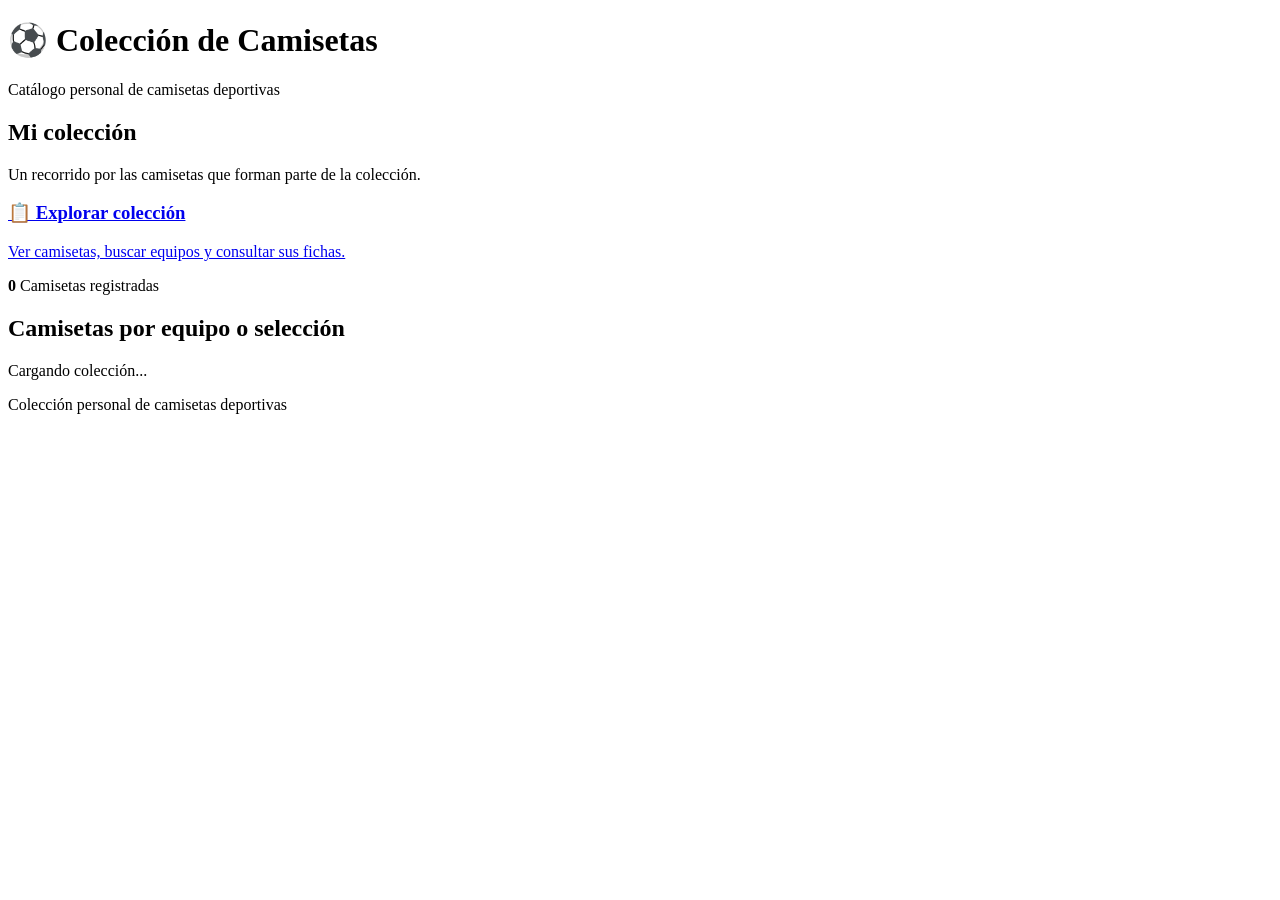
==== index.html @ 5cc44377 "Add files via upload" ====
<!DOCTYPE html>
<html lang="es">
<head>
    <meta charset="UTF-8">
    <meta name="viewport" content="width=device-width, initial-scale=1.0">
    <meta name="description" content="Catálogo público de camisetas deportivas.">
    <title>Colección de Camisetas</title>
    <link rel="stylesheet" href="css/estilos.css">
</head>
<body>
    <header>
        <h1>⚽ Colección de Camisetas</h1>
        <p>Catálogo personal de camisetas deportivas</p>
    </header>

    <main class="portada">
        <section class="portada-intro">
            <h2>Mi colección</h2>
            <p>Un recorrido por las camisetas que forman parte de la colección.</p>
        </section>

        <section class="acciones-publicas">
            <a href="listado.html" class="accion-publica">
                <h3>📋 Explorar colección</h3>
                <p>Ver camisetas, buscar equipos y consultar sus fichas.</p>
            </a>
        </section>

        <section class="estadisticas-publicas">
            <div class="stat-total">
                <strong id="totalCamisetas">0</strong>
                <span>Camisetas registradas</span>
            </div>

            <div class="grafico-card">
                <h2>Camisetas por equipo o selección</h2>
                <div class="distribucion">
                    <div id="graficoEquipos" class="grafico-donut"
                         role="img" aria-label="Distribución de camisetas por equipo"></div>
                    <div id="leyendaEquipos" class="leyenda-grafico">
                        <span class="grafico-vacio">Cargando colección...</span>
                    </div>
                </div>
            </div>
        </section>
        <p id="estadoCarga" class="estado-carga" role="status" aria-live="polite"></p>
    </main>

    <footer>Colección personal de camisetas deportivas</footer>
    <script src="js/app.js"></script>
</body>
</html>
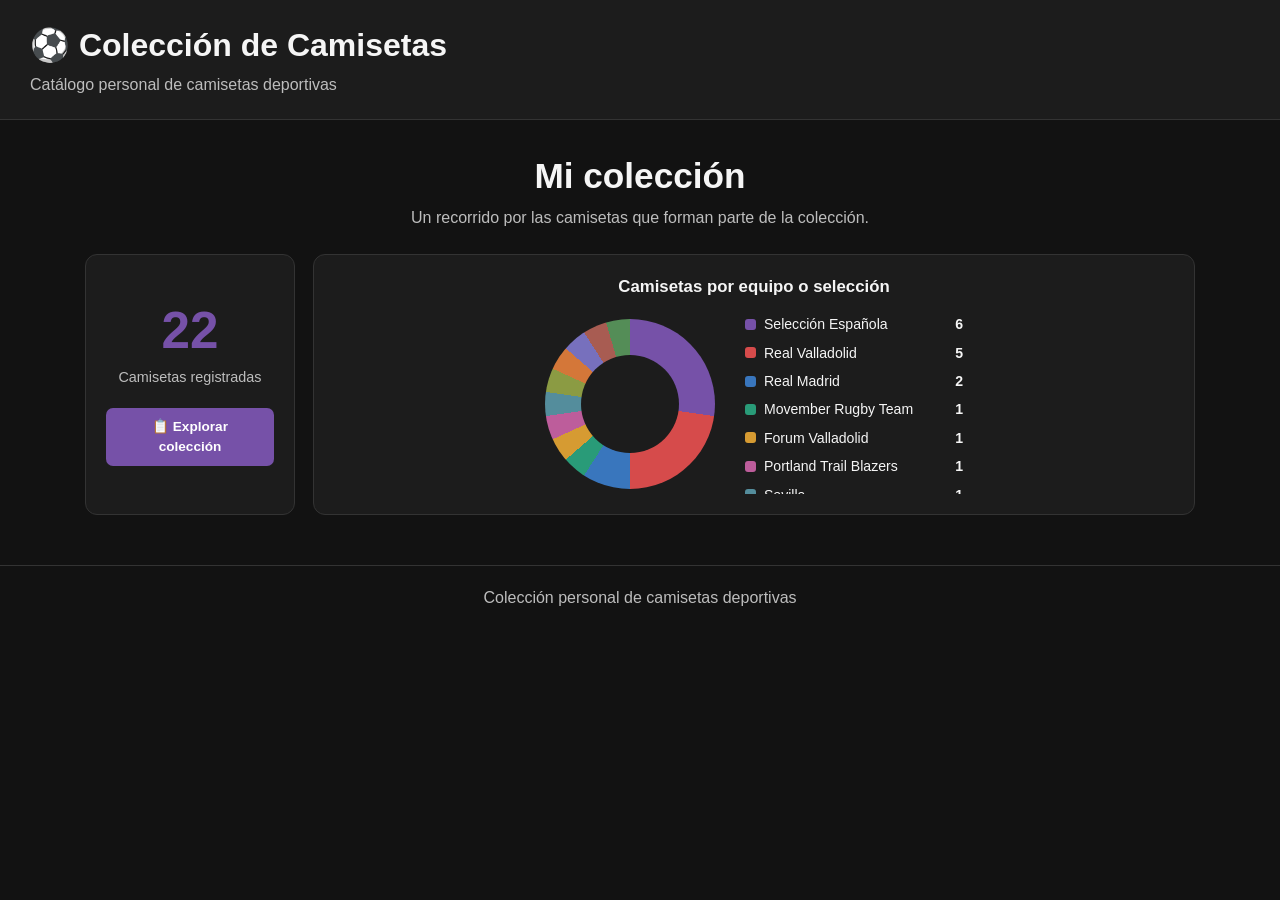
==== commit a3bfabbd: "cambios portada" ====
--- a/index.html
+++ b/index.html
@@ -8,45 +8,56 @@
     <link rel="stylesheet" href="css/estilos.css">
 </head>
 <body>
+
     <header>
         <h1>⚽ Colección de Camisetas</h1>
         <p>Catálogo personal de camisetas deportivas</p>
     </header>
 
     <main class="portada">
+
         <section class="portada-intro">
             <h2>Mi colección</h2>
             <p>Un recorrido por las camisetas que forman parte de la colección.</p>
         </section>
 
-        <section class="acciones-publicas">
-            <a href="listado.html" class="accion-publica">
-                <h3>📋 Explorar colección</h3>
-                <p>Ver camisetas, buscar equipos y consultar sus fichas.</p>
-            </a>
-        </section>
+        <section class="estadisticas-publicas">
 
-        <section class="estadisticas-publicas">
             <div class="stat-total">
                 <strong id="totalCamisetas">0</strong>
                 <span>Camisetas registradas</span>
+
+                <a href="listado.html" class="boton-explorar">
+                    📋 Explorar colección
+                </a>
             </div>
 
             <div class="grafico-card">
                 <h2>Camisetas por equipo o selección</h2>
+
                 <div class="distribucion">
                     <div id="graficoEquipos" class="grafico-donut"
-                         role="img" aria-label="Distribución de camisetas por equipo"></div>
+                         role="img"
+                         aria-label="Distribución de camisetas por equipo"></div>
+
                     <div id="leyendaEquipos" class="leyenda-grafico">
                         <span class="grafico-vacio">Cargando colección...</span>
                     </div>
                 </div>
             </div>
+
         </section>
-        <p id="estadoCarga" class="estado-carga" role="status" aria-live="polite"></p>
+
+        <p id="estadoCarga" class="estado-carga"
+           role="status" aria-live="polite"></p>
+
     </main>
 
-    <footer>Colección personal de camisetas deportivas</footer>
+    <footer>
+        Colección personal de camisetas deportivas
+    </footer>
+
     <script src="js/app.js"></script>
+
 </body>
-</html>
+</html>
--- a/css/estilos.css
+++ b/css/estilos.css
@@ -0,0 +1,637 @@
+/* =====================================================
+   BASE
+   ===================================================== */
+* { margin: 0; padding: 0; box-sizing: border-box; }
+
+:root {
+    --bg: #121212;
+    --panel: #1c1c1c;
+    --panel-hover: #262626;
+    --border: #333;
+    --text: #f5f5f5;
+    --secondary: #bdbdbd;
+    --accent: #7651a8;
+    --color-tarjeta: #242424;
+}
+
+
+body {
+    font-family: "Segoe UI", Arial, sans-serif;
+    background: var(--bg);
+    color: var(--text);
+    min-height: 100vh;
+    line-height: 1.45;
+}
+
+header {
+    background: var(--panel);
+    border-bottom: 1px solid var(--border);
+    padding: 22px 30px;
+}
+
+header h1 { margin-bottom: 5px; }
+header p { color: var(--secondary); }
+
+main { max-width: 1200px; margin: 35px auto; padding: 0 20px; }
+
+footer {
+    margin-top: 50px;
+    padding: 20px;
+    text-align: center;
+    color: var(--secondary);
+    border-top: 1px solid var(--border);
+}
+
+a { color: inherit; }
+
+button, .boton-secundario {
+    padding: 11px 18px;
+    border: 0;
+    border-radius: 6px;
+    text-decoration: none;
+    cursor: pointer;
+    font: inherit;
+}
+
+button { background: var(--accent); color: white; }
+.boton-secundario { background: #444; color: white; display: inline-block; }
+button:hover, .boton-secundario:hover { filter: brightness(1.15); }
+
+/* =====================================================
+   PORTADA PÚBLICA
+   ===================================================== */
+
+.portada {
+    max-width: 1150px;
+    margin: 30px auto;
+    padding: 0 20px;
+}
+
+.portada-intro {
+    text-align: center;
+    margin: 10px auto 25px;
+}
+
+.portada-intro h2 {
+    font-size: clamp(1.6rem, 3vw, 2.2rem);
+    margin-bottom: 5px;
+}
+
+.portada-intro p {
+    color: var(--secondary);
+}
+
+/* Distribución principal */
+
+.estadisticas-publicas {
+    display: grid;
+    grid-template-columns: 210px minmax(0, 1fr);
+    gap: 18px;
+    align-items: stretch;
+    margin: 0 auto 20px;
+}
+
+/* Contador y acceso al catálogo */
+
+.stat-total,
+.grafico-card {
+    padding: 20px;
+    text-align: center;
+    border: 1px solid var(--border);
+    border-radius: 12px;
+    background: var(--panel);
+}
+
+.stat-total {
+    display: flex;
+    flex-direction: column;
+    align-items: center;
+    justify-content: center;
+    gap: 8px;
+}
+
+.stat-total strong {
+    color: var(--accent);
+    font-size: 3.2rem;
+    line-height: 1.1;
+}
+
+.stat-total span {
+    color: var(--secondary);
+    font-size: 0.9rem;
+}
+
+/* Botón discreto de explorar */
+
+.boton-explorar {
+    display: inline-flex;
+    align-items: center;
+    justify-content: center;
+    margin-top: 12px;
+    padding: 9px 15px;
+    border-radius: 7px;
+    background: var(--accent);
+    color: white;
+    text-decoration: none;
+    font-size: 0.85rem;
+    font-weight: 600;
+    transition: filter 0.2s, transform 0.2s;
+}
+
+.boton-explorar:hover {
+    filter: brightness(1.2);
+    transform: translateY(-2px);
+}
+
+/* Gráfico de distribución */
+
+.grafico-card {
+    min-width: 0;
+}
+
+.grafico-card h2 {
+    margin-bottom: 15px;
+    font-size: 1.05rem;
+}
+
+.distribucion {
+    display: flex;
+    align-items: center;
+    justify-content: center;
+    gap: 30px;
+}
+
+.grafico-donut {
+    width: 170px;
+    height: 170px;
+    flex: 0 0 170px;
+    border-radius: 50%;
+    position: relative;
+    background: #555;
+}
+
+.grafico-donut::after {
+    content: "";
+    position: absolute;
+    width: 58%;
+    height: 58%;
+    top: 21%;
+    left: 21%;
+    border-radius: 50%;
+    background: var(--panel);
+}
+
+.leyenda-grafico {
+    display: flex;
+    flex-direction: column;
+    gap: 8px;
+    max-height: 180px;
+    min-width: 180px;
+    overflow-y: auto;
+    text-align: left;
+}
+
+.elemento-leyenda {
+    display: flex;
+    align-items: center;
+    gap: 8px;
+    font-size: 0.88rem;
+}
+
+.color-leyenda {
+    width: 11px;
+    height: 11px;
+    min-width: 11px;
+    border-radius: 3px;
+}
+
+.cantidad-leyenda {
+    margin-left: auto;
+    padding-left: 8px;
+    font-weight: 700;
+}
+
+.grafico-vacio {
+    color: var(--secondary);
+    font-size: 0.9rem;
+}
+
+.estado-carga {
+    text-align: center;
+    color: var(--secondary);
+    margin-top: 12px;
+}
+
+/* Adaptación a pantallas pequeñas */
+
+@media (max-width: 700px) {
+    .estadisticas-publicas {
+        grid-template-columns: 1fr;
+    }
+
+    .stat-total {
+        padding: 16px;
+    }
+
+    .stat-total strong {
+        font-size: 2.7rem;
+    }
+
+    .distribucion {
+        flex-direction: column;
+        gap: 18px;
+    }
+
+    .leyenda-grafico {
+        width: 100%;
+        max-height: 180px;
+    }
+}
+
+@media (max-width: 500px) {
+    .portada {
+        margin: 25px auto;
+    }
+
+    .portada-intro {
+        margin-bottom: 20px;
+    }
+
+    .grafico-card {
+        padding: 16px;
+    }
+
+    .grafico-donut {
+        width: 155px;
+        height: 155px;
+        flex-basis: 155px;
+    }
+}
+
+/* =====================================================
+   LISTADO PÚBLICO
+   ===================================================== */
+.contenedor-listado { max-width: 1200px; margin: 30px auto; padding: 0 20px; }
+.cabecera-listado, .acciones-listado {
+    display: flex; justify-content: space-between; align-items: center;
+    flex-wrap: wrap; gap: 15px;
+}
+.cabecera-listado { margin-bottom: 20px; }
+.filtros-listado {
+    display: grid; grid-template-columns: repeat(auto-fit, minmax(180px, 1fr));
+    gap: 15px; margin: 25px 0;
+}
+.filtros-listado input, .filtros-listado select {
+    width: 100%; box-sizing: border-box; padding: 12px;
+    border-radius: 6px; background: #222; color: white; border: 1px solid #444;
+    font: inherit;
+}
+.resumen-listado { margin: 15px 0; color: var(--secondary); }
+.galeria-camisetas {
+    display: grid; grid-template-columns: repeat(auto-fill, minmax(220px, 1fr));
+    gap: 22px;
+}
+.tarjeta-camiseta {
+    overflow: hidden; border-radius: 10px; background: var(--color-tarjeta);
+    border: 1px solid var(--border); box-shadow: 0 3px 10px rgba(0,0,0,.2);
+}
+.enlace-tarjeta { display: block; color: inherit; text-decoration: none; }
+.enlace-tarjeta:hover h3 { color: #c3a7ee; }
+.imagen-camiseta {
+    width: 100%; height: 250px; object-fit: contain; display: block;
+    background: transparent;
+}
+.imagen-no-disponible {
+    height: 250px; display: flex; align-items: center; justify-content: center;
+    background: transparent; color: var(--secondary); font-size: 14px;
+}
+.datos-camiseta { padding: 15px; }
+.datos-camiseta h3 { margin: 0 0 10px; }
+.datos-camiseta p { margin: 5px 0; font-size: 14px; color: var(--secondary); }
+.datos-camiseta strong { color: var(--text); }
+.boton-ver-ficha { display: inline-block; margin: 0 15px 15px; }
+.sin-resultados { text-align: center; padding: 40px 15px; grid-column: 1 / -1; }
+
+/* =====================================================
+   FICHA PÚBLICA
+   ===================================================== */
+.contenedor-detalle { max-width: 1200px; margin: 30px auto; padding: 0 20px; }
+.cabecera-detalle {
+    display: flex; justify-content: space-between; align-items: center;
+    flex-wrap: wrap; gap: 15px; margin-bottom: 25px;
+}
+.contenido-detalle {
+    display: grid; grid-template-columns: minmax(0, 1.2fr) minmax(0, 1fr);
+    gap: 30px; align-items: start;
+}
+.slider { position: relative; width: 100%; overflow: hidden; background: transparent; border-radius: 10px; }
+.slider-ventana { width: 100%; overflow: hidden; }
+.slider-pista { display: flex; transition: transform .35s ease; }
+.slider-foto {
+    flex: 0 0 100%; min-width: 100%; height: 480px;
+    display: flex; align-items: center; justify-content: center;
+}
+.slider-foto img { width: 100%; height: 100%; object-fit: contain; cursor: zoom-in; }
+.slider-flecha {
+    position: absolute; top: 50%; transform: translateY(-50%); z-index: 2;
+    width: 42px; height: 42px; padding: 0; border-radius: 50%;
+    background: rgba(0,0,0,.65); color: white; font-size: 25px;
+}
+.slider-flecha[hidden], .slider-pie[hidden] { display: none; }
+.slider-anterior { left: 12px; }
+.slider-siguiente { right: 12px; }
+.slider-pie {
+    display: flex; align-items: center; justify-content: center; gap: 12px;
+    padding: 12px; background: transparent;
+}
+.slider-indicadores { display: flex; gap: 8px; }
+.slider-punto { width: 10px; height: 10px; padding: 0; border: 0; border-radius: 50%; background: #777; }
+.slider-punto.activo { background: #ccc; transform: scale(1.2); }
+.slider-contador { font-size: 13px; color: inherit; }
+.slider-vacio { min-height: 250px; display: flex; align-items: center; justify-content: center; color: #aaa; }
+.informacion-detalle {
+    padding: 25px; border-radius: 10px; background: var(--panel);
+    border: 1px solid var(--border); min-width: 0;
+}
+.informacion-detalle h2 { margin: 0 0 20px; }
+.datos-detalle { display: grid; grid-template-columns: repeat(2, minmax(0, 1fr)); gap: 18px; }
+.dato-detalle { border-bottom: 1px solid rgba(128,128,128,.25); padding-bottom: 10px; overflow-wrap: anywhere; }
+.dato-detalle strong { display: block; margin-bottom: 5px; opacity: .7; font-size: 13px; }
+.descripcion-detalle { margin-top: 25px; white-space: pre-wrap; line-height: 1.6; }
+.descripcion-detalle:empty { display: none; }
+.foto-ampliada {
+    position: fixed; inset: 0; background: rgba(0,0,0,.92); z-index: 1000;
+    display: none; align-items: center; justify-content: center; padding: 20px;
+}
+.foto-ampliada.visible { display: flex; }
+.foto-ampliada img { max-width: 95%; max-height: 90vh; object-fit: contain; }
+.cerrar-ampliada {
+    position: absolute; top: 20px; right: 25px; font-size: 35px;
+    color: white; background: transparent; border: none; cursor: pointer;
+}
+
+@media (max-width: 800px) {
+    .estadisticas-publicas { grid-template-columns: 1fr; }
+    .contenido-detalle { grid-template-columns: 1fr; gap: 20px; }
+    .slider-foto { height: 400px; }
+}
+@media (max-width: 600px) {
+    .distribucion { flex-direction: column; gap: 18px; }
+    .leyenda-grafico { width: 100%; max-height: 180px; }
+}
+@media (max-width: 500px) {
+    .galeria-camisetas { grid-template-columns: repeat(2, minmax(0, 1fr)); gap: 12px; }
+    .imagen-camiseta, .imagen-no-disponible { height: 180px; }
+    .datos-camiseta { padding: 10px; }
+    .datos-detalle { grid-template-columns: 1fr; }
+    .slider-foto { height: 320px; }
+    .informacion-detalle { padding: 18px; }
+    header { padding: 18px 20px; }
+}
+
+
+/* =====================================================
+   MEJORAS DEL LISTADO PÚBLICO
+   ===================================================== */
+
+/* Controles de ordenación y visualización */
+
+.controles-listado {
+    display: flex;
+    justify-content: space-between;
+    align-items: center;
+    flex-wrap: wrap;
+    gap: 15px;
+    margin: 20px 0;
+}
+
+.controles-listado .resumen-listado {
+    margin: 0;
+}
+
+.opciones-listado {
+    display: flex;
+    align-items: center;
+    justify-content: flex-end;
+    flex-wrap: wrap;
+    gap: 10px;
+}
+
+.opciones-listado label {
+    color: var(--secondary);
+    font-size: 14px;
+}
+
+.opciones-listado select {
+    padding: 10px 12px;
+    border-radius: 6px;
+    background: #222;
+    color: white;
+    border: 1px solid #444;
+    font: inherit;
+    cursor: pointer;
+}
+
+.opciones-listado button {
+    padding: 10px 14px;
+    border-radius: 7px;
+    font-size: 13px;
+    font-weight: 600;
+}
+
+#cambiarDireccion {
+    background: var(--accent);
+}
+
+#limpiarFiltros {
+    background: #444;
+}
+
+.selector-vista {
+    display: flex;
+    align-items: center;
+    gap: 4px;
+    padding: 4px;
+    border: 1px solid var(--border);
+    border-radius: 8px;
+    background: #1b1b1b;
+}
+
+.selector-vista button {
+    width: 38px;
+    height: 34px;
+    padding: 0;
+    background: transparent;
+    color: var(--secondary);
+    font-size: 17px;
+    border-radius: 5px;
+}
+
+.selector-vista button.vista-activa {
+    background: var(--accent);
+    color: white;
+}
+
+/* =====================================================
+   TARJETAS DE CAMISETAS
+   ===================================================== */
+
+.tarjeta-camiseta {
+    transition: transform .2s ease, box-shadow .2s ease;
+}
+
+.tarjeta-camiseta:hover {
+    transform: translateY(-3px);
+    box-shadow: 0 6px 16px rgba(0,0,0,.3);
+}
+
+.boton-ver-ficha {
+    display: block;
+    text-align: center;
+    margin: 0 15px 15px;
+    padding: 10px 15px;
+    border-radius: 7px;
+    font-size: 13px;
+    font-weight: 600;
+    transition: background .2s ease;
+}
+
+.boton-ver-ficha:hover {
+    background: var(--accent);
+}
+
+/* =====================================================
+   VISTA DE LISTADO HORIZONTAL
+   ===================================================== */
+
+.galeria-camisetas.vista-listado {
+    display: flex;
+    flex-direction: column;
+    gap: 15px;
+}
+
+.galeria-camisetas.vista-listado .tarjeta-camiseta {
+    display: flex;
+    flex-direction: row;
+    align-items: stretch;
+    min-width: 0;
+}
+
+.galeria-camisetas.vista-listado .enlace-tarjeta {
+    display: flex;
+    flex: 1;
+    min-width: 0;
+    align-items: stretch;
+}
+
+.galeria-camisetas.vista-listado .imagen-camiseta,
+.galeria-camisetas.vista-listado .imagen-no-disponible {
+    width: 175px;
+    min-width: 175px;
+    height: 190px;
+    object-fit: contain;
+}
+
+.galeria-camisetas.vista-listado .datos-camiseta {
+    flex: 1;
+    min-width: 0;
+    padding: 18px 22px;
+}
+
+.galeria-camisetas.vista-listado .datos-camiseta h3 {
+    margin-bottom: 12px;
+}
+
+.galeria-camisetas.vista-listado .boton-ver-ficha {
+    display: flex;
+    align-items: center;
+    justify-content: center;
+    align-self: center;
+    flex: 0 0 125px;
+    margin: 15px;
+}
+
+/* =====================================================
+   ADAPTACIÓN A MÓVILES
+   ===================================================== */
+
+@media (max-width: 800px) {
+
+    .controles-listado {
+        align-items: flex-start;
+    }
+
+    .opciones-listado {
+        justify-content: flex-start;
+    }
+
+    .galeria-camisetas.vista-listado .imagen-camiseta,
+    .galeria-camisetas.vista-listado .imagen-no-disponible {
+        width: 140px;
+        min-width: 140px;
+    }
+}
+
+@media (max-width: 600px) {
+
+    .controles-listado {
+        flex-direction: column;
+        align-items: stretch;
+    }
+
+    .opciones-listado {
+        justify-content: flex-start;
+    }
+
+    .opciones-listado label {
+        width: 100%;
+    }
+
+    .opciones-listado select {
+        max-width: 100%;
+    }
+
+    .galeria-camisetas.vista-listado .tarjeta-camiseta {
+        flex-direction: column;
+    }
+
+    .galeria-camisetas.vista-listado .enlace-tarjeta {
+        flex-direction: column;
+    }
+
+    .galeria-camisetas.vista-listado .imagen-camiseta,
+    .galeria-camisetas.vista-listado .imagen-no-disponible {
+        width: 100%;
+        min-width: 0;
+        height: 190px;
+    }
+
+    .galeria-camisetas.vista-listado .boton-ver-ficha {
+        flex: none;
+        margin: 0 15px 15px;
+    }
+}
+
+
+/* Tarjetas del listado: solo título y acciones, sin metadatos */
+.tarjeta-camiseta .datos-camiseta {
+    padding: 14px 16px;
+}
+
+.tarjeta-camiseta .datos-camiseta h3 {
+    margin: 0;
+    line-height: 1.35;
+    overflow-wrap: anywhere;
+}
+
+.galeria-camisetas.vista-listado .tarjeta-camiseta .datos-camiseta {
+    display: flex;
+    flex-direction: column;
+    justify-content: center;
+}
+
+@media (max-width: 600px) {
+    .galeria-camisetas.vista-listado .tarjeta-camiseta .datos-camiseta {
+        padding: 12px 14px;
+    }
+}
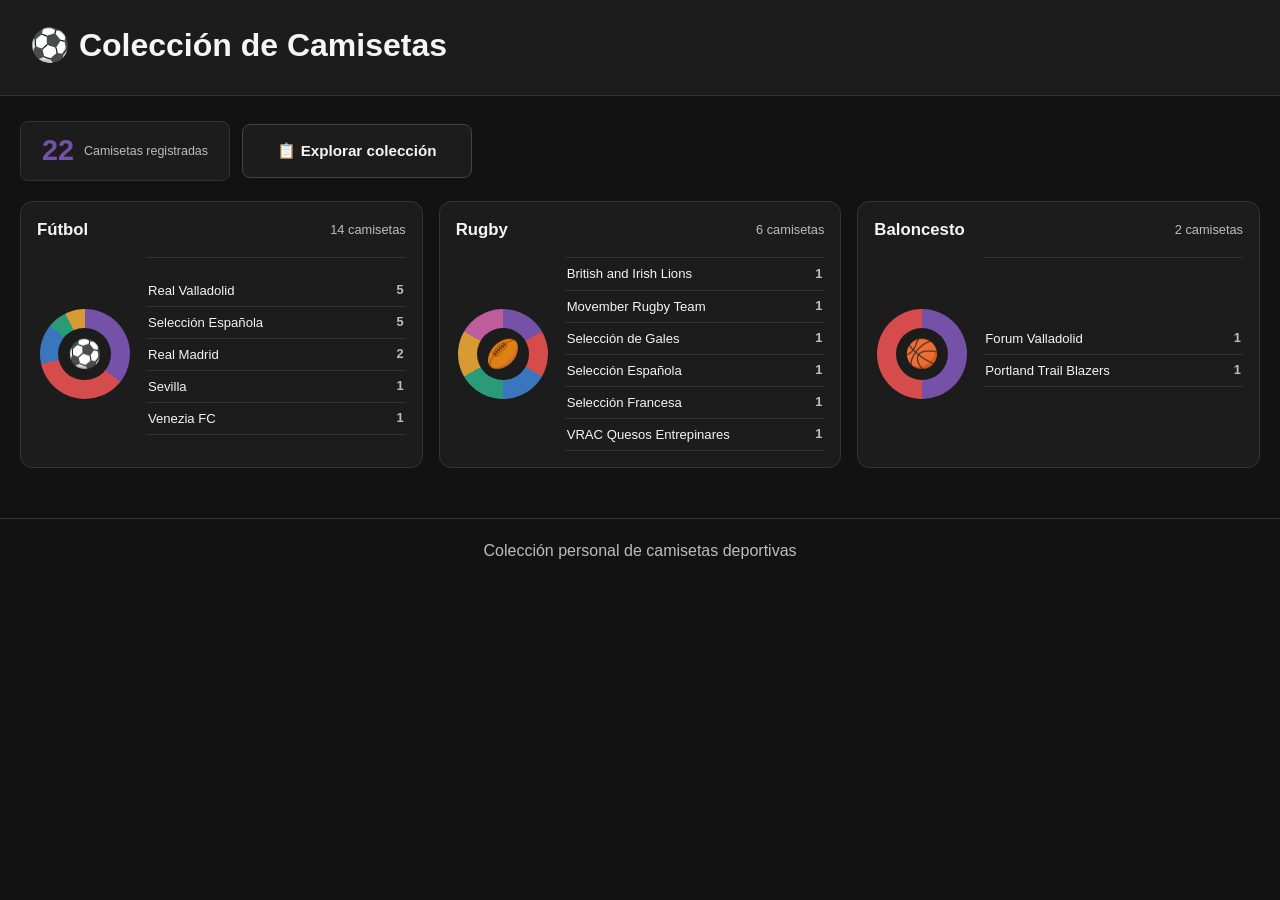
==== commit b9eca4b4: "cambios portada" ====
--- a/index.html
+++ b/index.html
@@ -11,41 +11,27 @@
 
     <header>
         <h1>⚽ Colección de Camisetas</h1>
-        <p>Catálogo personal de camisetas deportivas</p>
     </header>
 
     <main class="portada">
 
-        <section class="portada-intro">
-            <h2>Mi colección</h2>
-            <p>Un recorrido por las camisetas que forman parte de la colección.</p>
-        </section>
-
-        <section class="estadisticas-publicas">
+        <section class="acceso-coleccion">
 
             <div class="stat-total">
                 <strong id="totalCamisetas">0</strong>
                 <span>Camisetas registradas</span>
-
-                <a href="listado.html" class="boton-explorar">
-                    📋 Explorar colección
-                </a>
             </div>
 
-            <div class="grafico-card">
-                <h2>Camisetas por equipo o selección</h2>
+            <a href="listado.html" class="boton-explorar">
+                📋 Explorar colección
+            </a>
 
-                <div class="distribucion">
-                    <div id="graficoEquipos" class="grafico-donut"
-                         role="img"
-                         aria-label="Distribución de camisetas por equipo"></div>
+        </section>
 
-                    <div id="leyendaEquipos" class="leyenda-grafico">
-                        <span class="grafico-vacio">Cargando colección...</span>
-                    </div>
-                </div>
+        <section class="estadisticas-publicas">
+            <div id="estadisticasDeportes" class="estadisticas-deportes">
+                <p class="mensaje-estadisticas">Cargando estadísticas...</p>
             </div>
-
         </section>
 
         <p id="estadoCarga" class="estado-carga"
--- a/css/estilos.css
+++ b/css/estilos.css
@@ -62,111 +62,151 @@
    ===================================================== */
 
 .portada {
-    max-width: 1150px;
-    margin: 30px auto;
+    max-width: 1500px;
+    margin: 25px auto;
     padding: 0 20px;
 }
 
-.portada-intro {
-    text-align: center;
-    margin: 10px auto 25px;
-}
-
-.portada-intro h2 {
-    font-size: clamp(1.6rem, 3vw, 2.2rem);
-    margin-bottom: 5px;
-}
-
-.portada-intro p {
+/* Acceso a la colección y contador */
+
+.acceso-coleccion {
+    display: flex;
+    align-items: center;
+    gap: 12px;
+    margin-bottom: 20px;
+}
+
+.stat-total {
+    display: flex;
+    align-items: center;
+    justify-content: center;
+    gap: 10px;
+    width: 210px;
+    min-height: 54px;
+    padding: 8px 14px;
+    border: 1px solid var(--border);
+    border-radius: 8px;
+    background: var(--panel);
+}
+
+.stat-total strong {
+    color: var(--accent);
+    font-size: 1.8rem;
+}
+
+.stat-total span {
     color: var(--secondary);
-}
-
-/* Distribución principal */
+    font-size: 0.78rem;
+}
+
+/* Botón explorar */
+
+.boton-explorar {
+    display: inline-flex;
+    align-items: center;
+    justify-content: center;
+    width: 230px;
+    min-height: 54px;
+    padding: 10px 16px;
+    background: var(--panel);
+    color: var(--text);
+    border: 1px solid #444;
+    border-radius: 8px;
+    text-decoration: none;
+    font-size: 0.95rem;
+    font-weight: 600;
+    transition: background 0.2s, border-color 0.2s;
+}
+
+.boton-explorar:hover {
+    background: var(--panel-hover);
+    border-color: var(--accent);
+}
+
+/* Estadísticas por deporte */
 
 .estadisticas-publicas {
+    margin-bottom: 25px;
+}
+
+.estadisticas-deportes {
     display: grid;
-    grid-template-columns: 210px minmax(0, 1fr);
-    gap: 18px;
+    grid-template-columns: repeat(3, minmax(0, 1fr));
+    gap: 16px;
     align-items: stretch;
-    margin: 0 auto 20px;
-}
-
-/* Contador y acceso al catálogo */
-
-.stat-total,
-.grafico-card {
-    padding: 20px;
-    text-align: center;
+}
+
+/* Tarjetas deportivas */
+
+.deporte-card {
+    display: grid;
+    grid-template-columns: 95px minmax(0, 1fr);
+    grid-template-areas:
+        "cabecera cabecera"
+        "grafico equipos";
+    grid-template-rows: auto minmax(145px, 1fr);
+    gap: 10px 14px;
+    min-width: 0;
+    padding: 16px;
+    background: var(--panel);
     border: 1px solid var(--border);
     border-radius: 12px;
-    background: var(--panel);
-}
-
-.stat-total {
-    display: flex;
-    flex-direction: column;
-    align-items: center;
+}
+
+.cabecera-deporte {
+    grid-area: cabecera;
+    display: flex;
+    justify-content: space-between;
+    align-items: center;
+    gap: 8px;
+    margin-bottom: 5px;
+}
+
+.enlace-deporte {
+    color: var(--text);
+    text-decoration: none;
+    font-size: 1.05rem;
+    font-weight: 700;
+}
+
+.enlace-deporte:hover {
+    color: var(--accent);
+}
+
+.resumen-deporte {
+    color: var(--secondary);
+    font-size: 0.8rem;
+    white-space: nowrap;
+}
+
+/* Gráfico circular */
+
+.contenido-deporte {
+    grid-area: grafico;
+    display: flex;
     justify-content: center;
-    gap: 8px;
-}
-
-.stat-total strong {
-    color: var(--accent);
-    font-size: 3.2rem;
-    line-height: 1.1;
-}
-
-.stat-total span {
-    color: var(--secondary);
-    font-size: 0.9rem;
-}
-
-/* Botón discreto de explorar */
-
-.boton-explorar {
-    display: inline-flex;
-    align-items: center;
-    justify-content: center;
-    margin-top: 12px;
-    padding: 9px 15px;
-    border-radius: 7px;
-    background: var(--accent);
-    color: white;
+    align-items: center;
+    padding: 0;
+    align-self: stretch;
+}
+
+.enlace-icono-deporte {
+    display: inline-block;
+    border-radius: 50%;
     text-decoration: none;
-    font-size: 0.85rem;
-    font-weight: 600;
-    transition: filter 0.2s, transform 0.2s;
-}
-
-.boton-explorar:hover {
-    filter: brightness(1.2);
-    transform: translateY(-2px);
-}
-
-/* Gráfico de distribución */
-
-.grafico-card {
-    min-width: 0;
-}
-
-.grafico-card h2 {
-    margin-bottom: 15px;
-    font-size: 1.05rem;
-}
-
-.distribucion {
-    display: flex;
-    align-items: center;
-    justify-content: center;
-    gap: 30px;
+    transition: transform 0.2s;
+}
+
+.enlace-icono-deporte:hover {
+    transform: scale(1.05);
 }
 
 .grafico-donut {
-    width: 170px;
-    height: 170px;
-    flex: 0 0 170px;
+    position: relative;
+    width: 90px;
+    height: 90px;
+    flex-shrink: 0;
     border-radius: 50%;
-    position: relative;
     background: #555;
 }
 
@@ -181,39 +221,69 @@
     background: var(--panel);
 }
 
-.leyenda-grafico {
+.icono-deporte {
+    position: absolute;
+    z-index: 1;
+    inset: 0;
+    display: flex;
+    justify-content: center;
+    align-items: center;
+    font-size: 1.7rem;
+    pointer-events: none;
+}
+
+/* Listado de equipos */
+
+.lista-equipos {
+    grid-area: equipos;
+    min-width: 0;
+    align-self: stretch;
     display: flex;
     flex-direction: column;
-    gap: 8px;
-    max-height: 180px;
-    min-width: 180px;
-    overflow-y: auto;
-    text-align: left;
-}
-
-.elemento-leyenda {
-    display: flex;
-    align-items: center;
-    gap: 8px;
-    font-size: 0.88rem;
-}
-
-.color-leyenda {
-    width: 11px;
-    height: 11px;
-    min-width: 11px;
-    border-radius: 3px;
-}
-
-.cantidad-leyenda {
-    margin-left: auto;
-    padding-left: 8px;
-    font-weight: 700;
-}
-
-.grafico-vacio {
+    justify-content: center;
+    border-top: 1px solid var(--border);
+}
+
+.equipo-estadistica {
+    display: flex;
+    align-items: center;
+    justify-content: space-between;
+    gap: 6px;
+    padding: 6px 2px;
+    border-bottom: 1px solid var(--border);
+}
+
+.enlace-equipo {
+    min-width: 0;
+    color: var(--text);
+    text-decoration: none;
+    font-size: 0.82rem;
+    overflow-wrap: anywhere;
+}
+
+.enlace-equipo:hover {
+    color: var(--accent);
+    text-decoration: underline;
+}
+
+.cantidad-equipo {
+    flex-shrink: 0;
     color: var(--secondary);
-    font-size: 0.9rem;
+    font-size: 0.8rem;
+    font-weight: 600;
+    white-space: nowrap;
+}
+
+/* Mensajes */
+
+.mensaje-estadisticas {
+    grid-column: 1 / -1;
+    padding: 20px;
+    border: 1px solid var(--border);
+    border-radius: 10px;
+    background: var(--panel);
+    color: var(--secondary);
+    text-align: center;
 }
 
 .estado-carga {
@@ -222,49 +292,60 @@
     margin-top: 12px;
 }
 
-/* Adaptación a pantallas pequeñas */
+/* Accesibilidad */
+
+.enlace-icono-deporte:focus-visible,
+.enlace-deporte:focus-visible,
+.enlace-equipo:focus-visible,
+.boton-explorar:focus-visible {
+    outline: 2px solid var(--accent);
+    outline-offset: 4px;
+}
+
+/* Pantallas medianas */
+
+@media (max-width: 1050px) {
+    .estadisticas-deportes {
+        grid-template-columns: repeat(2, minmax(0, 1fr));
+    }
+}
+
+/* Móviles */
 
 @media (max-width: 700px) {
-    .estadisticas-publicas {
+
+    .estadisticas-deportes {
         grid-template-columns: 1fr;
     }
 
+    .deporte-card {
+        padding: 18px;
+    }
+
+    .acceso-coleccion {
+        flex-wrap: wrap;
+    }
+
     .stat-total {
-        padding: 16px;
-    }
-
-    .stat-total strong {
-        font-size: 2.7rem;
-    }
-
-    .distribucion {
+        flex: 1;
+    }
+}
+
+@media (max-width: 400px) {
+
+    .acceso-coleccion {
         flex-direction: column;
-        gap: 18px;
-    }
-
-    .leyenda-grafico {
+        align-items: stretch;
+    }
+
+    .stat-total,
+    .boton-explorar {
         width: 100%;
-        max-height: 180px;
-    }
-}
-
-@media (max-width: 500px) {
-    .portada {
-        margin: 25px auto;
-    }
-
-    .portada-intro {
-        margin-bottom: 20px;
-    }
-
-    .grafico-card {
-        padding: 16px;
-    }
-
-    .grafico-donut {
-        width: 155px;
-        height: 155px;
-        flex-basis: 155px;
+    }
+
+    .cabecera-deporte {
+        align-items: flex-start;
+        flex-direction: column;
     }
 }
 
